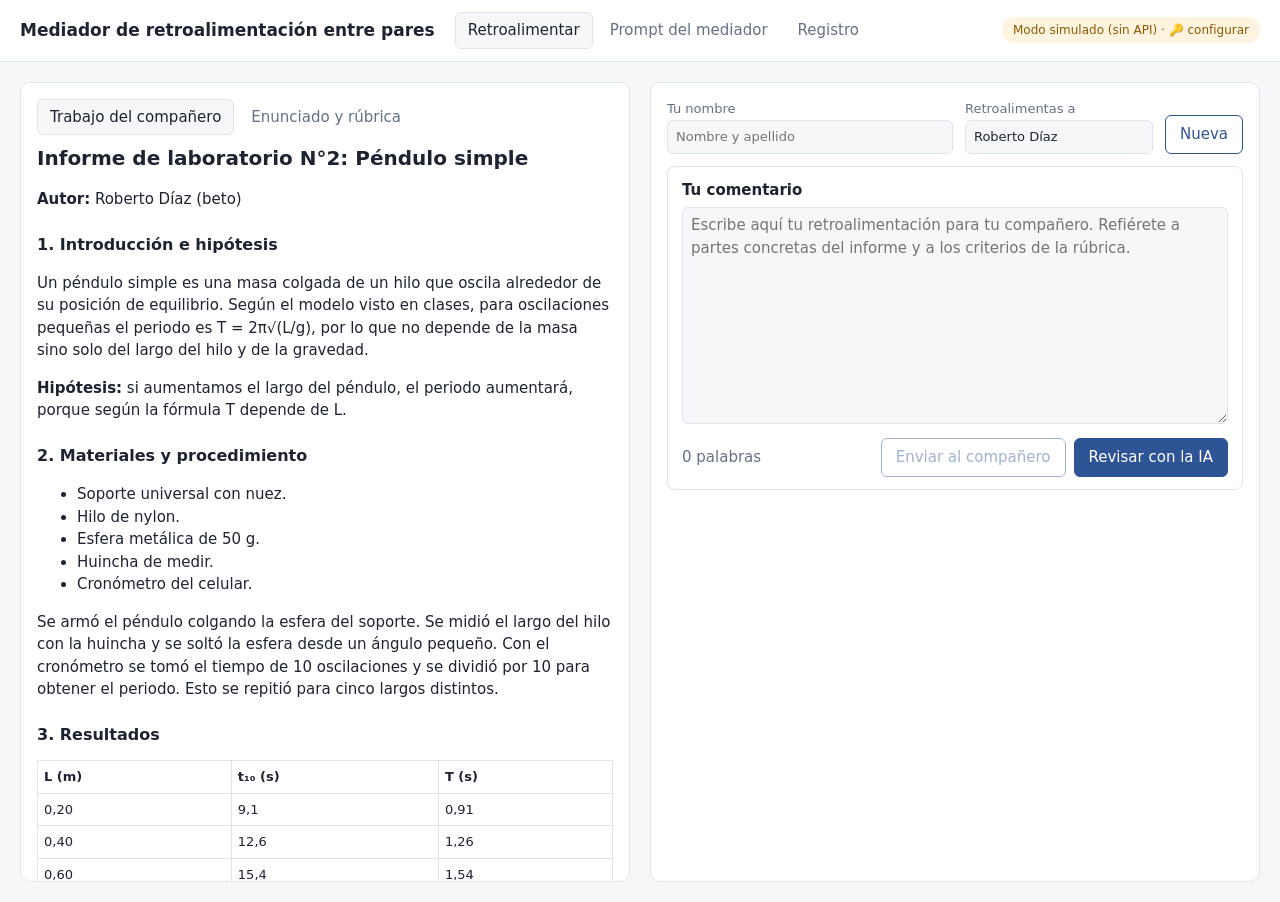
==== docs/index.html @ bcaa2bfe "Versión estática para GitHub Pages (docs/) - El mediador corre en el navegador: llama a OpenAI con s" ====
<!doctype html>
<html lang="es">
<head>
<meta charset="utf-8">
<meta name="viewport" content="width=device-width, initial-scale=1">
<title>Mediador de retroalimentación</title>
<link rel="stylesheet" href="estilo.css">
<script src="marked.min.js"></script>
<script src="config.js"></script>
</head>
<body>
<header>
  <h1>Mediador de retroalimentación entre pares</h1>
  <nav>
    <button class="tab activo" data-tab="retro">Retroalimentar</button>
    <button class="tab" data-tab="prompt">Prompt del mediador</button>
    <button class="tab" data-tab="registro">Registro</button>
  </nav>
  <button id="modo" class="chip" title="Configurar API key y modelo"></button>
</header>

<!-- ================= RETROALIMENTAR ================= -->
<main id="tab-retro" class="panel activo">
  <section class="col col-trabajo">
    <div class="subtabs">
      <button class="subtab activo" data-sub="trabajo">Trabajo del compañero</button>
      <button class="subtab" data-sub="rubrica">Enunciado y rúbrica</button>
    </div>
    <article id="trabajo" class="md sub activo"></article>
    <article id="rubrica" class="md sub"></article>
  </section>

  <section class="col col-retro">
    <div class="fila-controles">
      <label style="flex:1">Tu nombre
        <input id="in-nombre" type="text" placeholder="Nombre y apellido">
      </label>
      <label>Retroalimentas a
        <input id="in-destino" type="text" disabled>
      </label>
      <button id="btn-nueva" class="sec" title="Empezar otra retroalimentación">Nueva</button>
    </div>

    <div id="historial"></div>

    <div id="editor-box" class="tarjeta">
      <div class="editor-cab">
        <strong id="editor-titulo">Tu comentario</strong>
        <span id="ronda" class="muted"></span>
      </div>
      <textarea id="borrador" rows="9" placeholder="Escribe aquí tu retroalimentación para tu compañero. Refiérete a partes concretas del informe y a los criterios de la rúbrica."></textarea>
      <div class="acciones">
        <span id="contador" class="muted"></span>
        <button id="btn-enviar" class="sec" disabled title="Enviar la última versión revisada">Enviar al compañero</button>
        <button id="btn-revisar">Revisar con la IA</button>
      </div>
      <p id="aviso" class="aviso" hidden></p>
    </div>

    <div id="entregado" class="tarjeta exito" hidden></div>
  </section>
</main>

<!-- ================= PROMPT ================= -->
<main id="tab-prompt" class="panel">
  <section class="col col-prompt">
    <div class="editor-cab">
      <strong>Prompt del mediador</strong>
      <span id="prompt-estado" class="muted"></span>
    </div>
    <p class="muted small">Marcadores (se rellenan en cada ronda): <span id="marcadores"></span>.
      Lo que guardes aquí se usa <b>solo en este navegador</b>. Para que lo usen todos, descárgalo y
      reemplaza <code>docs/prompts/prompt_mediador.md</code> en el repositorio.</p>
    <textarea id="prompt-texto" class="mono" spellcheck="false"></textarea>
    <ul id="prompt-problemas" class="problemas"></ul>
    <div class="acciones">
      <button id="btn-prompt-restaurar" class="sec" title="Volver al prompt publicado en el repositorio">Usar el del repositorio</button>
      <button id="btn-prompt-descargar" class="sec">Descargar .md</button>
      <button id="btn-prompt-descartar" class="sec">Descartar cambios</button>
      <button id="btn-prompt-guardar">Guardar en este navegador</button>
    </div>
  </section>
  <section class="col col-prueba">
    <strong>Probar el prompt del editor</strong>
    <p class="muted small">Evalúa un borrador con el texto del editor (aunque no esté guardado). No queda en el registro.</p>
    <textarea id="prueba-borrador" rows="7">Tu informe está bien pero le falta más análisis. Deberías mejorar las conclusiones.</textarea>
    <div class="acciones">
      <label class="small">Ronda <input id="prueba-ronda" type="number" min="1" value="1" style="width:4em"></label>
      <button id="btn-vista" class="sec">Ver prompt completo</button>
      <button id="btn-probar">Probar</button>
    </div>
    <div id="prueba-resultado"></div>
    <pre id="prueba-vista" class="mono vista" hidden></pre>
  </section>
</main>

<!-- ================= REGISTRO ================= -->
<main id="tab-registro" class="panel">
  <section class="col col-ancha">
    <div class="acciones izq">
      <strong>Iteraciones registradas en este navegador</strong>
      <button id="btn-reg-descargar" class="sec">Descargar CSV (Excel)</button>
      <button id="btn-reg-borrar" class="sec">Borrar registro local</button>
    </div>
    <p id="reg-central" class="muted small"></p>
    <div class="tabla-wrap"><table id="tabla-registro"></table></div>
  </section>
</main>

<dialog id="dlg-config">
  <form method="dialog" class="dlg">
    <strong>Configuración</strong>
    <label>API key de OpenAI
      <input id="cfg-key" type="password" autocomplete="off" placeholder="sk-..." spellcheck="false">
    </label>
    <p class="nota">La key se guarda solo en este navegador y se envía directo a OpenAI; no pasa por GitHub.
      Aun así, quien use este computador podría verla: usa una key de proyecto con <b>límite de gasto</b> y revócala al terminar el piloto.
      Sin key, el mediador funciona en <b>modo simulado</b> (reglas simples, sin IA).</p>
    <div class="fila2">
      <label>Modelo <input id="cfg-modelo" type="text"></label>
      <label>Rondas sugeridas <input id="cfg-rondas" type="number" min="1"></label>
    </div>
    <div class="acciones">
      <button type="button" id="btn-cfg-enlace" class="sec" title="Copia un enlace que configura la key al abrirlo">Copiar enlace con key</button>
      <button type="button" id="btn-cfg-quitar" class="sec">Quitar key</button>
      <button type="submit" class="sec">Cerrar</button>
      <button type="button" id="btn-cfg-guardar">Guardar</button>
    </div>
    <p id="cfg-msg" class="muted small"></p>
  </form>
</dialog>

<template id="tpl-eval">
  <div class="tarjeta eval">
    <div class="eval-cab"><strong class="eval-titulo"></strong><span class="eval-global muted"></span></div>
    <div class="barras"></div>
    <p class="eval-msg"></p>
    <ul class="eval-sug"></ul>
    <p class="eval-fort muted small"></p>
  </div>
</template>

<script src="mediador.js"></script>
<script src="app.js"></script>
</body>
</html>
---- docs/estilo.css ----
:root {
  --bg: #f6f7f9; --panel: #ffffff; --texto: #1d2330; --muted: #667085; --borde: #dfe3ea;
  --acento: #2f5496; --acento-t: #ffffff; --ok: #1f7a4d; --ok-bg: #e8f5ee;
  --mal: #b42318; --mal-bg: #fdecea; --warn: #8a5a00; --warn-bg: #fff4e0;
  --ins: #d9f2e3; --del: #fbe0e0; --punto: #c9d2e3;
}
@media (prefers-color-scheme: dark) {
  :root {
    --bg: #12151b; --panel: #1b1f27; --texto: #e5e8ee; --muted: #98a2b3; --borde: #2c323d;
    --acento: #7aa2f7; --acento-t: #0f1218; --ok: #6fd3a0; --ok-bg: #16301f;
    --mal: #ff8a80; --mal-bg: #3a1b1b; --warn: #f5c26b; --warn-bg: #352a14;
    --ins: #1f4630; --del: #4a2222; --punto: #3a4252;
  }
}
* { box-sizing: border-box; }
body { margin: 0; font: 15px/1.5 system-ui, -apple-system, "Segoe UI", sans-serif; background: var(--bg); color: var(--texto); }
header { display: flex; flex-wrap: wrap; align-items: center; gap: 12px 20px; padding: 12px 20px; background: var(--panel); border-bottom: 1px solid var(--borde); position: sticky; top: 0; z-index: 2; }
h1 { font-size: 17px; margin: 0; }
nav { display: flex; gap: 4px; }
.tab, .subtab { background: none; border: 1px solid transparent; color: var(--muted); padding: 6px 12px; border-radius: 6px; cursor: pointer; font: inherit; }
.tab.activo, .subtab.activo { color: var(--texto); background: var(--bg); border-color: var(--borde); }
.chip { cursor: pointer; font-family: inherit; margin-left: auto; font-size: 12px; padding: 3px 10px; border-radius: 999px; background: var(--bg); border: 1px solid var(--borde); color: var(--muted); }
.chip.simulado { background: var(--warn-bg); color: var(--warn); border-color: transparent; }

.panel { display: none; gap: 20px; padding: 20px; max-width: 1400px; margin: 0 auto; }
.panel.activo { display: grid; grid-template-columns: minmax(0, 1fr) minmax(0, 1fr); }
#tab-registro.activo { grid-template-columns: 1fr; }
@media (max-width: 900px) { .panel.activo { grid-template-columns: 1fr; padding: 12px 16px; } }
.col { background: var(--panel); border: 1px solid var(--borde); border-radius: 10px; padding: 16px; min-width: 0; }
.col-trabajo { max-height: calc(100vh - 100px); overflow: auto; position: sticky; top: 76px; align-self: start; }
@media (max-width: 900px) { .col-trabajo { position: static; max-height: 50vh; } }
.subtabs { display: flex; gap: 4px; margin-bottom: 8px; }
.sub { display: none; } .sub.activo { display: block; }
.md table { border-collapse: collapse; font-size: 13px; width: 100%; }
.md th, .md td { border: 1px solid var(--borde); padding: 6px; vertical-align: top; text-align: left; }
.md h1 { font-size: 20px; } .md h2 { font-size: 16px; margin-top: 1.4em; }

.fila-controles { display: flex; flex-wrap: wrap; gap: 12px; align-items: end; margin-bottom: 12px; }
label { display: flex; flex-direction: column; gap: 2px; font-size: 13px; color: var(--muted); }
select, textarea, input { font: inherit; color: var(--texto); background: var(--bg); border: 1px solid var(--borde); border-radius: 6px; padding: 6px 8px; }
textarea { width: 100%; resize: vertical; }
textarea:focus, select:focus, input:focus { outline: 2px solid var(--acento); outline-offset: -1px; }
.mono { font-family: ui-monospace, "SFMono-Regular", Menlo, Consolas, monospace; font-size: 13px; }
#prompt-texto { min-height: 60vh; }

button, .boton { font: inherit; padding: 7px 14px; border-radius: 6px; border: 1px solid var(--acento); background: var(--acento); color: var(--acento-t); cursor: pointer; text-decoration: none; display: inline-block; }
button.sec, .boton.sec { background: transparent; color: var(--acento); }
button:disabled { opacity: .45; cursor: not-allowed; }
.acciones { display: flex; flex-wrap: wrap; gap: 8px; align-items: center; justify-content: flex-end; margin-top: 8px; }
.acciones.izq { justify-content: flex-start; margin: 0 0 12px; }
.acciones .muted:first-child { margin-right: auto; }
.muted { color: var(--muted); } .small { font-size: 13px; }

.tarjeta { border: 1px solid var(--borde); border-radius: 8px; padding: 12px 14px; margin: 10px 0; background: var(--panel); }
.tarjeta.exito { background: var(--ok-bg); border-color: transparent; white-space: pre-wrap; }
.tarjeta.bloq { background: var(--mal-bg); border-color: transparent; }
.tarjeta.listo { border-color: var(--ok); }
.editor-cab, .eval-cab { display: flex; justify-content: space-between; gap: 8px; align-items: baseline; margin-bottom: 6px; }
.version { white-space: pre-wrap; font-size: 14px; }
.version ins { background: var(--ins); text-decoration: none; border-radius: 2px; }
.version del { background: var(--del); border-radius: 2px; }
.barras { display: grid; grid-template-columns: max-content auto; gap: 2px 12px; font-size: 13px; margin: 4px 0 8px; }
.puntos { display: flex; gap: 3px; align-items: center; }
.puntos i { width: 18px; height: 8px; border-radius: 2px; background: var(--punto); }
.puntos i.on { background: var(--acento); }
.puntos.bajo i.on { background: var(--warn); }
.eval-msg { margin: 6px 0; white-space: pre-wrap; }
.eval-sug { margin: 6px 0; padding-left: 20px; }
.aviso { margin: 8px 0 0; padding: 8px 10px; border-radius: 6px; background: var(--mal-bg); color: var(--mal); font-size: 14px; }
.aviso.info { background: var(--warn-bg); color: var(--warn); }
details.ronda > summary { cursor: pointer; color: var(--muted); font-size: 13px; padding: 4px 0; }
.problemas { color: var(--warn); font-size: 13px; padding-left: 18px; margin: 6px 0; }
.vista { white-space: pre-wrap; background: var(--bg); padding: 10px; border-radius: 6px; border: 1px solid var(--borde); max-height: 60vh; overflow: auto; }

.tabla-wrap { overflow: auto; max-height: calc(100vh - 170px); }
table#tabla-registro { border-collapse: collapse; font-size: 13px; width: 100%; }
#tabla-registro th { position: sticky; top: 0; background: var(--panel); text-align: left; border-bottom: 2px solid var(--borde); padding: 6px; white-space: nowrap; }
#tabla-registro td { border-bottom: 1px solid var(--borde); padding: 6px; vertical-align: top; }
#tabla-registro td.texto { min-width: 280px; max-width: 480px; white-space: pre-wrap; }
#tabla-registro tr.bloq td { background: var(--mal-bg); }
#tabla-registro tr.final td { background: var(--ok-bg); }
.cargando { opacity: .6; pointer-events: none; }
.chip.sinclave::after { content: " · 🔑 configurar"; }
dialog { border: 1px solid var(--borde); border-radius: 10px; background: var(--panel); color: var(--texto); padding: 0; width: min(520px, calc(100vw - 32px)); }
dialog::backdrop { background: rgba(0,0,0,.35); }
.dlg { padding: 18px; display: flex; flex-direction: column; gap: 10px; }
.dlg input { width: 100%; }
input[type=text], input[type=password], input[type=url] { width: 100%; }
.dlg label { gap: 4px; }
.dlg .fila2 { display: grid; grid-template-columns: 1fr 1fr; gap: 10px; }
.nota { font-size: 13px; padding: 8px 10px; border-radius: 6px; background: var(--warn-bg); color: var(--warn); }
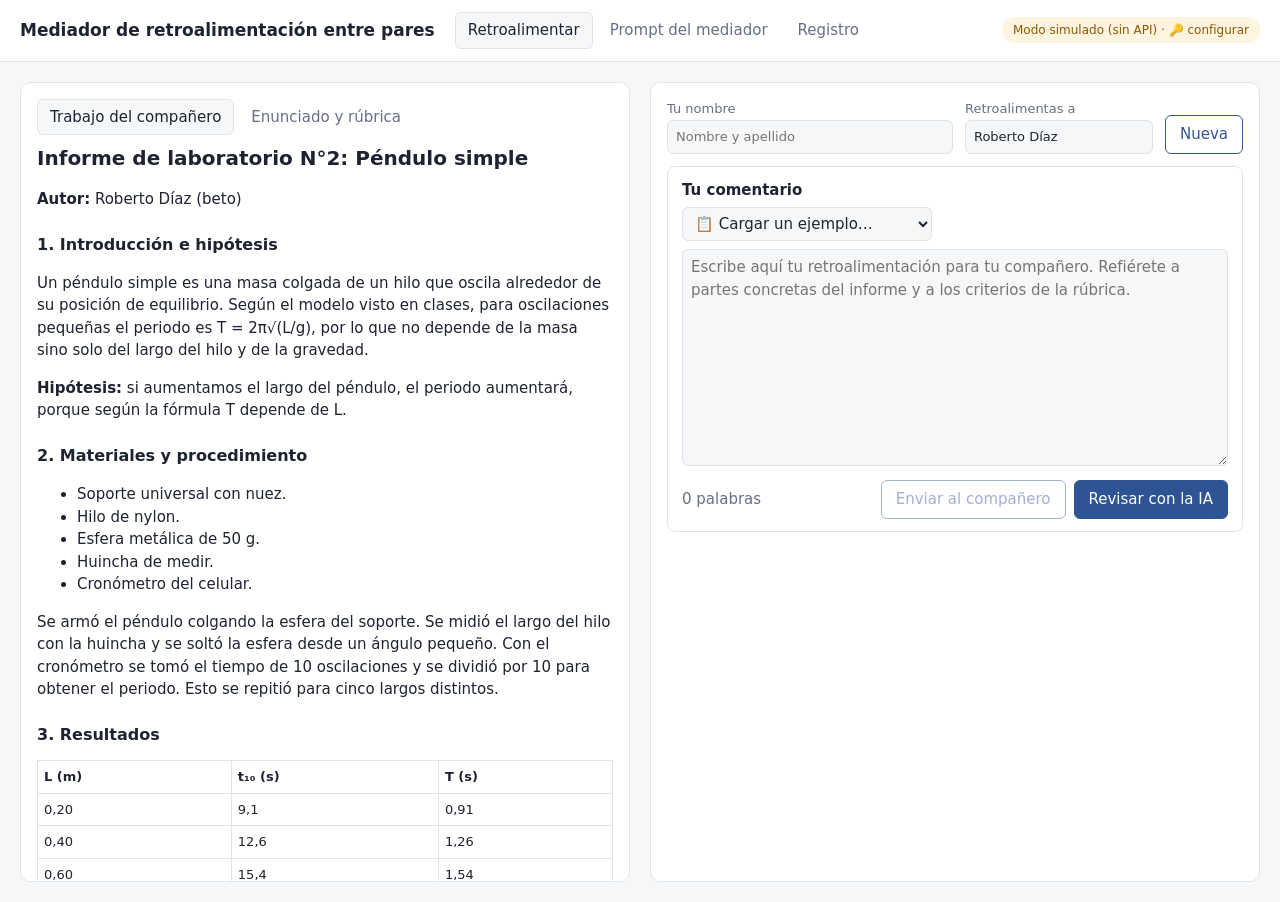
==== commit adc65c64: "Ejemplos de retroalimentación seleccionables para probar - docs/datos/ejemplos_retroalimentacion.jso" ====
--- a/docs/index.html
+++ b/docs/index.html
@@ -48,6 +48,10 @@
         <strong id="editor-titulo">Tu comentario</strong>
         <span id="ronda" class="muted"></span>
       </div>
+      <div class="ejemplo-fila">
+        <select class="sel-ejemplo" data-destino="#borrador" data-nota="#nota-ejemplo" aria-label="Cargar un ejemplo de retroalimentación"></select>
+        <span id="nota-ejemplo" class="muted small"></span>
+      </div>
       <textarea id="borrador" rows="9" placeholder="Escribe aquí tu retroalimentación para tu compañero. Refiérete a partes concretas del informe y a los criterios de la rúbrica."></textarea>
       <div class="acciones">
         <span id="contador" class="muted"></span>
@@ -83,12 +87,18 @@
   <section class="col col-prueba">
     <strong>Probar el prompt del editor</strong>
     <p class="muted small">Evalúa un borrador con el texto del editor (aunque no esté guardado). No queda en el registro.</p>
+    <div class="ejemplo-fila">
+      <select class="sel-ejemplo" data-destino="#prueba-borrador" data-nota="#nota-prueba" aria-label="Cargar un ejemplo de retroalimentación"></select>
+      <span id="nota-prueba" class="muted small"></span>
+    </div>
     <textarea id="prueba-borrador" rows="7">Tu informe está bien pero le falta más análisis. Deberías mejorar las conclusiones.</textarea>
     <div class="acciones">
       <label class="small">Ronda <input id="prueba-ronda" type="number" min="1" value="1" style="width:4em"></label>
       <button id="btn-vista" class="sec">Ver prompt completo</button>
+      <button id="btn-probar-todos" class="sec" title="Evalúa todos los ejemplos con el prompt del editor">Probar todos los ejemplos</button>
       <button id="btn-probar">Probar</button>
     </div>
+    <div id="prueba-todos"></div>
     <div id="prueba-resultado"></div>
     <pre id="prueba-vista" class="mono vista" hidden></pre>
   </section>
--- a/docs/estilo.css
+++ b/docs/estilo.css
@@ -1,3 +1,4 @@
+[hidden] { display: none !important; }
 :root {
   --bg: #f6f7f9; --panel: #ffffff; --texto: #1d2330; --muted: #667085; --borde: #dfe3ea;
   --acento: #2f5496; --acento-t: #ffffff; --ok: #1f7a4d; --ok-bg: #e8f5ee;
@@ -89,3 +90,12 @@
 .dlg label { gap: 4px; }
 .dlg .fila2 { display: grid; grid-template-columns: 1fr 1fr; gap: 10px; }
 .nota { font-size: 13px; padding: 8px 10px; border-radius: 6px; background: var(--warn-bg); color: var(--warn); }
+
+.ejemplo-fila { display: flex; flex-wrap: wrap; gap: 8px; align-items: center; margin-bottom: 8px; }
+.ejemplo-fila select { max-width: 100%; }
+.tabla-ejemplos { border-collapse: collapse; font-size: 13px; width: 100%; margin-top: 10px; }
+.tabla-ejemplos th, .tabla-ejemplos td { border-bottom: 1px solid var(--borde); padding: 5px 6px; text-align: left; vertical-align: top; }
+.tabla-ejemplos td.n { text-align: center; font-variant-numeric: tabular-nums; }
+.tabla-ejemplos td.b2 { color: var(--warn); font-weight: 600; }
+.tabla-ejemplos tr.bloq td { background: var(--mal-bg); }
+.tabla-ejemplos tr { cursor: pointer; }
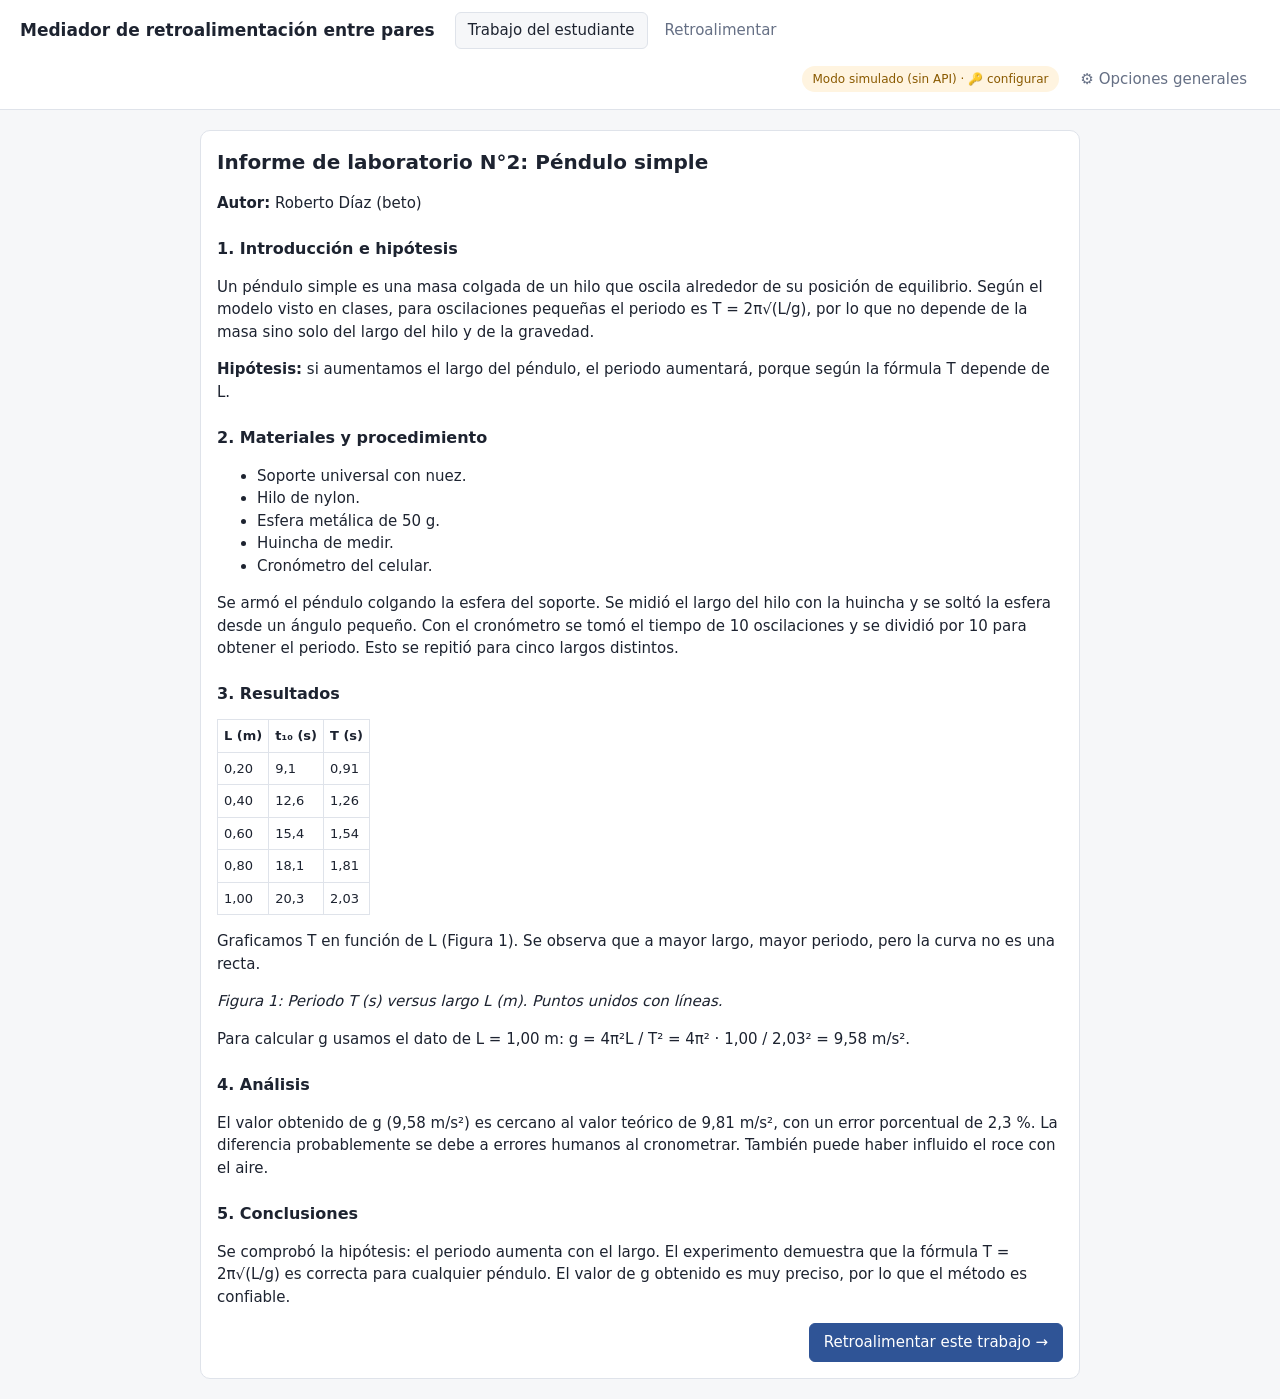
==== commit cd01e27a: "Reorganiza la interfaz de GitHub Pages - Pestañas: Trabajo del estudiante y Retroalimentar (con la r" ====
--- a/docs/index.html
+++ b/docs/index.html
@@ -12,24 +12,27 @@
 <header>
   <h1>Mediador de retroalimentación entre pares</h1>
   <nav>
-    <button class="tab activo" data-tab="retro">Retroalimentar</button>
-    <button class="tab" data-tab="prompt">Prompt del mediador</button>
-    <button class="tab" data-tab="registro">Registro</button>
+    <button class="tab activo" data-tab="trabajo">Trabajo del estudiante</button>
+    <button class="tab" data-tab="retro">Retroalimentar</button>
   </nav>
-  <button id="modo" class="chip" title="Configurar API key y modelo"></button>
+  <div class="header-der">
+    <button id="modo" class="chip" title="Configurar API key y modelo"></button>
+    <button class="tab" data-tab="opciones" title="API key, prompt del mediador y registro">⚙️ Opciones generales</button>
+  </div>
 </header>
 
+<!-- ================= TRABAJO DEL ESTUDIANTE ================= -->
+<main id="tab-trabajo" class="panel activo">
+  <section class="col col-lectura">
+    <article id="trabajo" class="md"></article>
+    <div class="acciones">
+      <button data-ir="retro">Retroalimentar este trabajo →</button>
+    </div>
+  </section>
+</main>
+
 <!-- ================= RETROALIMENTAR ================= -->
-<main id="tab-retro" class="panel activo">
-  <section class="col col-trabajo">
-    <div class="subtabs">
-      <button class="subtab activo" data-sub="trabajo">Trabajo del compañero</button>
-      <button class="subtab" data-sub="rubrica">Enunciado y rúbrica</button>
-    </div>
-    <article id="trabajo" class="md sub activo"></article>
-    <article id="rubrica" class="md sub"></article>
-  </section>
-
+<main id="tab-retro" class="panel">
   <section class="col col-retro">
     <div class="fila-controles">
       <label style="flex:1">Tu nombre
@@ -63,10 +66,47 @@
 
     <div id="entregado" class="tarjeta exito" hidden></div>
   </section>
+
+  <aside class="col col-rubrica">
+    <div class="editor-cab">
+      <strong>Enunciado y rúbrica</strong>
+      <button class="enlace" data-ir="trabajo">Ver el trabajo</button>
+    </div>
+    <article id="rubrica" class="md"></article>
+  </aside>
 </main>
 
-<!-- ================= PROMPT ================= -->
-<main id="tab-prompt" class="panel">
+<!-- ================= OPCIONES GENERALES ================= -->
+<main id="tab-opciones" class="panel">
+  <div class="subtabs">
+    <button class="subtab activo" data-sub="op-api">API key y modelo</button>
+    <button class="subtab" data-sub="op-prompt">Prompt del mediador</button>
+    <button class="subtab" data-sub="op-registro">Registro</button>
+  </div>
+
+  <section id="op-api" class="sub activo col col-form">
+    <form id="form-config" class="dlg" onsubmit="return false">
+      <label>API key de OpenAI
+        <input id="cfg-key" type="password" autocomplete="off" placeholder="sk-..." spellcheck="false">
+      </label>
+      <p id="cfg-estado" class="small"></p>
+      <p class="nota">La key se guarda solo en este navegador y se envía directo a OpenAI; no pasa por GitHub.
+        Aun así, quien use este computador podría verla: usa una key de proyecto con <b>límite de gasto</b> y revócala al terminar el piloto.
+        Sin key, el mediador funciona en <b>modo simulado</b> (reglas simples, sin IA).</p>
+      <div class="fila2">
+        <label>Modelo <input id="cfg-modelo" type="text"></label>
+        <label>Rondas sugeridas <input id="cfg-rondas" type="number" min="1"></label>
+      </div>
+      <div class="acciones">
+        <button type="button" id="btn-cfg-enlace" class="sec" title="Copia un enlace que configura la key al abrirlo">Copiar enlace con key</button>
+        <button type="button" id="btn-cfg-quitar" class="sec">Quitar key</button>
+        <button type="button" id="btn-cfg-guardar">Guardar</button>
+      </div>
+      <p id="cfg-msg" class="muted small"></p>
+    </form>
+  </section>
+
+  <div id="op-prompt" class="sub grid2">
   <section class="col col-prompt">
     <div class="editor-cab">
       <strong>Prompt del mediador</strong>
@@ -102,11 +142,9 @@
     <div id="prueba-resultado"></div>
     <pre id="prueba-vista" class="mono vista" hidden></pre>
   </section>
-</main>
+  </div>
 
-<!-- ================= REGISTRO ================= -->
-<main id="tab-registro" class="panel">
-  <section class="col col-ancha">
+  <section id="op-registro" class="sub col">
     <div class="acciones izq">
       <strong>Iteraciones registradas en este navegador</strong>
       <button id="btn-reg-descargar" class="sec">Descargar CSV (Excel)</button>
@@ -116,29 +154,6 @@
     <div class="tabla-wrap"><table id="tabla-registro"></table></div>
   </section>
 </main>
-
-<dialog id="dlg-config">
-  <form method="dialog" class="dlg">
-    <strong>Configuración</strong>
-    <label>API key de OpenAI
-      <input id="cfg-key" type="password" autocomplete="off" placeholder="sk-..." spellcheck="false">
-    </label>
-    <p class="nota">La key se guarda solo en este navegador y se envía directo a OpenAI; no pasa por GitHub.
-      Aun así, quien use este computador podría verla: usa una key de proyecto con <b>límite de gasto</b> y revócala al terminar el piloto.
-      Sin key, el mediador funciona en <b>modo simulado</b> (reglas simples, sin IA).</p>
-    <div class="fila2">
-      <label>Modelo <input id="cfg-modelo" type="text"></label>
-      <label>Rondas sugeridas <input id="cfg-rondas" type="number" min="1"></label>
-    </div>
-    <div class="acciones">
-      <button type="button" id="btn-cfg-enlace" class="sec" title="Copia un enlace que configura la key al abrirlo">Copiar enlace con key</button>
-      <button type="button" id="btn-cfg-quitar" class="sec">Quitar key</button>
-      <button type="submit" class="sec">Cerrar</button>
-      <button type="button" id="btn-cfg-guardar">Guardar</button>
-    </div>
-    <p id="cfg-msg" class="muted small"></p>
-  </form>
-</dialog>
 
 <template id="tpl-eval">
   <div class="tarjeta eval">
--- a/docs/estilo.css
+++ b/docs/estilo.css
@@ -28,8 +28,8 @@
 #tab-registro.activo { grid-template-columns: 1fr; }
 @media (max-width: 900px) { .panel.activo { grid-template-columns: 1fr; padding: 12px 16px; } }
 .col { background: var(--panel); border: 1px solid var(--borde); border-radius: 10px; padding: 16px; min-width: 0; }
-.col-trabajo { max-height: calc(100vh - 100px); overflow: auto; position: sticky; top: 76px; align-self: start; }
-@media (max-width: 900px) { .col-trabajo { position: static; max-height: 50vh; } }
+.col-rubrica { max-height: calc(100vh - 100px); overflow: auto; position: sticky; top: 76px; align-self: start; }
+@media (max-width: 900px) { .col-rubrica { position: static; max-height: 50vh; } }
 .subtabs { display: flex; gap: 4px; margin-bottom: 8px; }
 .sub { display: none; } .sub.activo { display: block; }
 .md table { border-collapse: collapse; font-size: 13px; width: 100%; }
@@ -99,3 +99,22 @@
 .tabla-ejemplos td.b2 { color: var(--warn); font-weight: 600; }
 .tabla-ejemplos tr.bloq td { background: var(--mal-bg); }
 .tabla-ejemplos tr { cursor: pointer; }
+
+/* --- disposición: Trabajo | Retroalimentar | Opciones generales --- */
+.header-der { margin-left: auto; display: flex; gap: 8px; align-items: center; flex-wrap: wrap; }
+.header-der .chip { margin-left: 0; }
+#tab-trabajo.activo { grid-template-columns: minmax(0, 1fr); }
+.col-lectura { max-width: 880px; width: 100%; margin: 0 auto; }
+#tab-retro.activo { grid-template-columns: minmax(0, 3fr) minmax(0, 2fr); }
+#tab-opciones.activo { display: block; }
+#tab-opciones .subtabs { margin-bottom: 12px; }
+.grid2.activo { display: grid; grid-template-columns: minmax(0, 1fr) minmax(0, 1fr); gap: 20px; }
+.col-form { max-width: 680px; }
+.col-form .dlg { padding: 0; }
+button.enlace { background: none; border: none; color: var(--acento); padding: 0; text-decoration: underline; font-size: 13px; }
+@media (max-width: 900px) {
+  #tab-retro.activo, .grid2.activo { grid-template-columns: minmax(0, 1fr); }
+  .col-rubrica { order: 2; }
+}
+.md table { display: block; overflow-x: auto; }
+.col-rubrica .md { font-size: 14px; }
